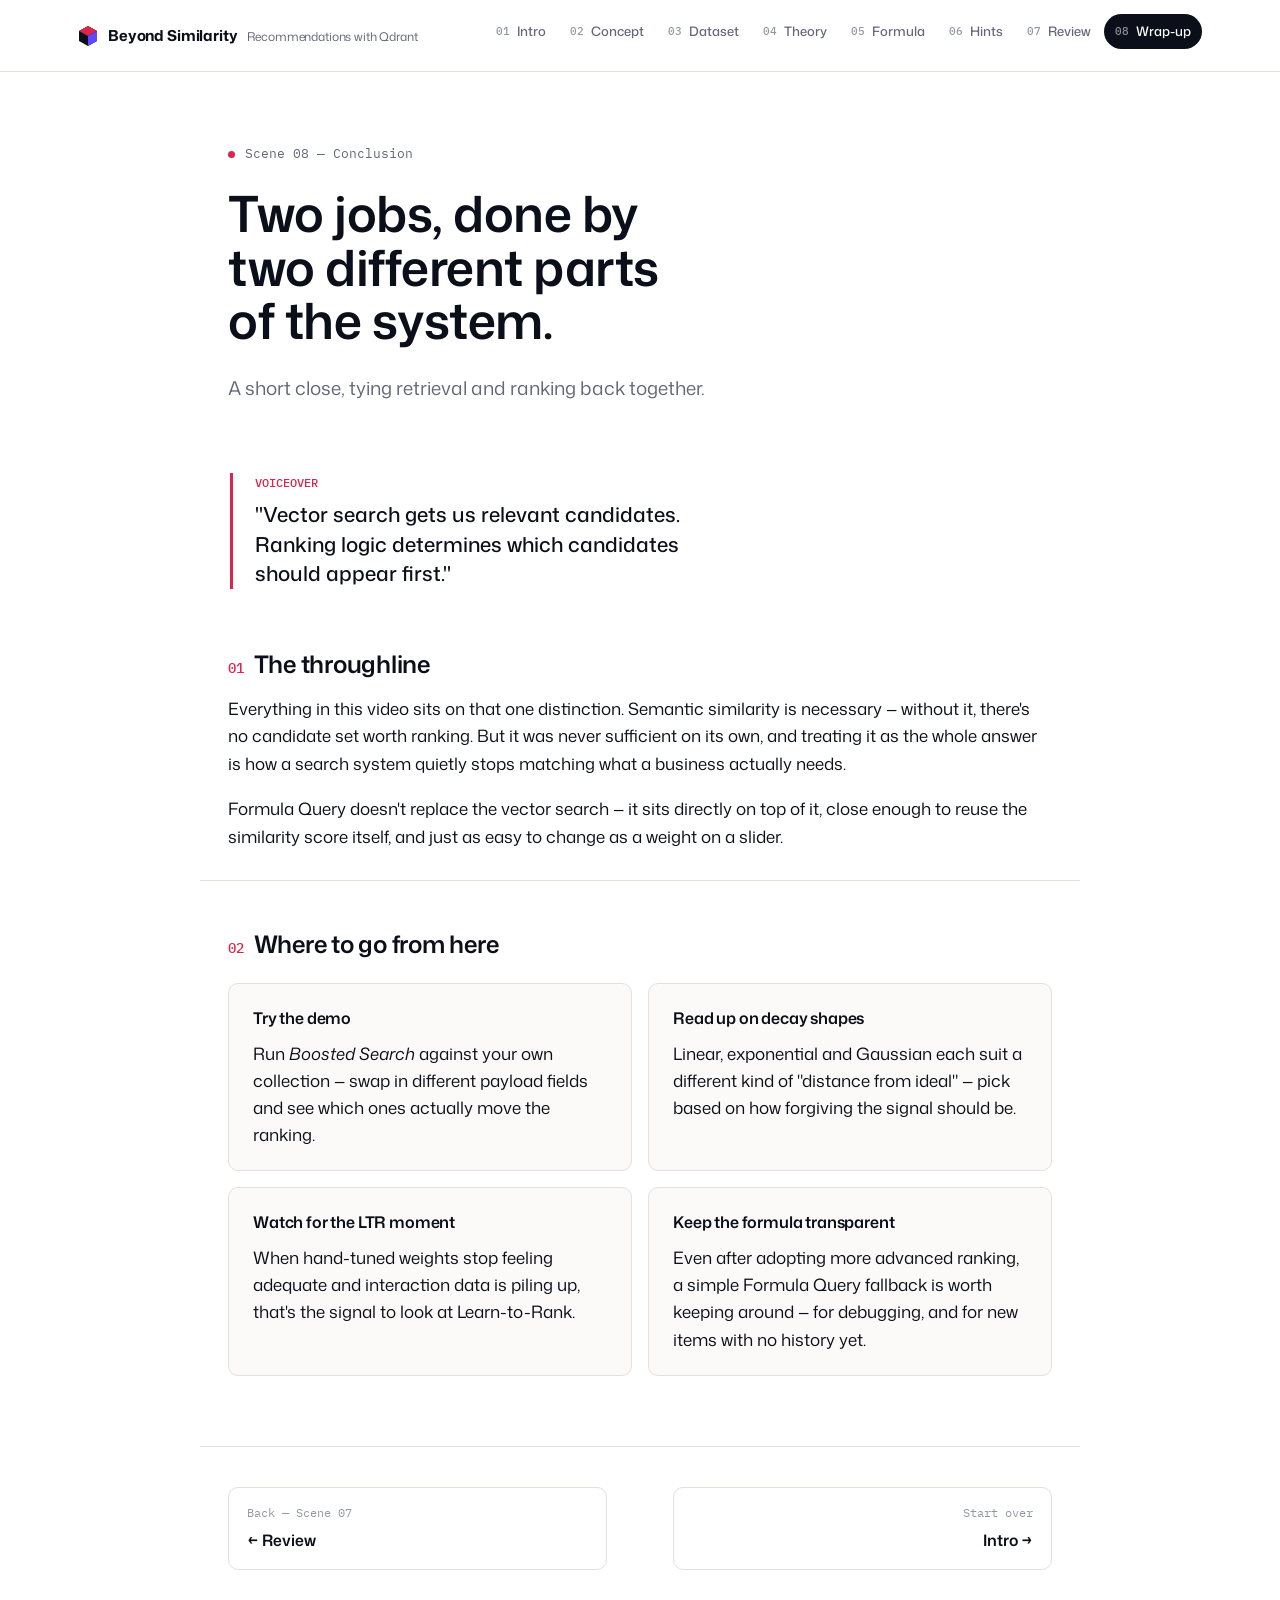
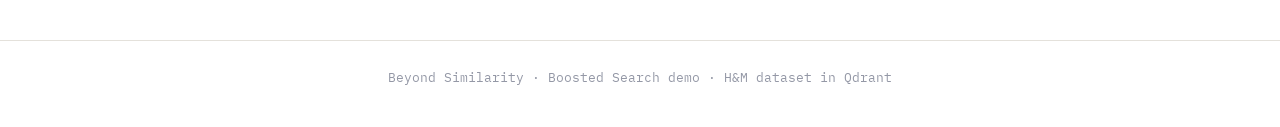
==== conclusion.html @ 1e5e4cd6 "initial commit" ====
<!doctype html>
<html lang="en">
<head>
<meta charset="utf-8">
<meta name="viewport" content="width=device-width, initial-scale=1">
<title>Wrap-up — Beyond Similarity</title>
<link rel="stylesheet" href="style.css">
</head>
<body>
<a class="skip-link" href="#main">Skip to content</a>

<header class="topnav">
  <div class="topnav-inner">
    <a class="brand" href="index.html">
      <svg class="brand-mark" viewBox="0 0 20 20" fill="none" xmlns="http://www.w3.org/2000/svg">
        <path d="M10 0L19 5V15L10 20L1 15V5L10 0Z" fill="#0B0F19"/>
        <path d="M10 0L19 5L10 10L1 5L10 0Z" fill="#DC244C"/>
        <path d="M10 10L19 5V15L10 20V10Z" fill="#6047FF"/>
      </svg>
      Beyond Similarity
      <small>Recommendations with Qdrant</small>
    </a>
    <nav aria-label="Scenes">
      <ul class="scenes">
        <li><a href="index.html"><span class="n">01</span>Intro</a></li>
        <li><a href="problem.html"><span class="n">02</span>Concept</a></li>
        <li><a href="dataset.html"><span class="n">03</span>Dataset</a></li>
        <li><a href="theory.html"><span class="n">04</span>Theory</a></li>
        <li><a href="pseudocode.html"><span class="n">05</span>Formula</a></li>
        <li><a href="hints.html"><span class="n">06</span>Hints</a></li>
        <li><a href="review.html"><span class="n">07</span>Review</a></li>
        <li><a href="conclusion.html" class="active"><span class="n">08</span>Wrap-up</a></li>
      </ul>
    </nav>
  </div>
</header>

<main id="main">

  <div class="scene-head">
    <div class="scene-tag"><span class="dot"></span>Scene 08 — Conclusion</div>
    <h1>Two jobs, done by two different parts of the system.</h1>
    <p class="scene-dek">A short close, tying retrieval and ranking back together.</p>
  </div>

  <div class="vo">
    <div class="vo-inner">
      <div class="vo-label">VOICEOVER</div>
      <p>"Vector search gets us relevant candidates. Ranking logic determines which candidates should appear first."</p>
    </div>
  </div>

  <section class="section">
    <h2><span class="idx">01</span>The throughline</h2>
    <p class="lede">Everything in this video sits on that one distinction. Semantic similarity is necessary — without it, there's no candidate set worth ranking. But it was never sufficient on its own, and treating it as the whole answer is how a search system quietly stops matching what a business actually needs.</p>
    <p>Formula Query doesn't replace the vector search — it sits directly on top of it, close enough to reuse the similarity score itself, and just as easy to change as a weight on a slider.</p>
  </section>

  <section class="section">
    <h2><span class="idx">02</span>Where to go from here</h2>
    <div class="card-grid">
      <div class="card">
        <h3>Try the demo</h3>
        <p>Run <em>Boosted Search</em> against your own collection — swap in different payload fields and see which ones actually move the ranking.</p>
      </div>
      <div class="card">
        <h3>Read up on decay shapes</h3>
        <p>Linear, exponential and Gaussian each suit a different kind of "distance from ideal" — pick based on how forgiving the signal should be.</p>
      </div>
      <div class="card">
        <h3>Watch for the LTR moment</h3>
        <p>When hand-tuned weights stop feeling adequate and interaction data is piling up, that's the signal to look at Learn-to-Rank.</p>
      </div>
      <div class="card">
        <h3>Keep the formula transparent</h3>
        <p>Even after adopting more advanced ranking, a simple Formula Query fallback is worth keeping around — for debugging, and for new items with no history yet.</p>
      </div>
    </div>
  </section>

</main>

<div class="pagenav">
  <a class="prev" href="review.html">
    <span class="lbl">Back — Scene 07</span>
    <span class="ttl">← Review</span>
  </a>
  <a class="next" href="index.html">
    <span class="lbl">Start over</span>
    <span class="ttl">Intro →</span>
  </a>
</div>

<footer class="sitefoot">Beyond Similarity · Boosted Search demo · H&amp;M dataset in Qdrant</footer>

</body>
</html>
---- style.css ----
/* =========================================================
   Beyond Similarity — design system
   Palette: Qdrant brand resources (qdrant.tech/brand-resources)
   Amaranth #DC244C · Neon Blue #6047FF · Ink #0B0F19 · White #FFFFFF
   ========================================================= */

@import url('https://fonts.googleapis.com/css2?family=Mona+Sans:opsz,wght@6..12,400;6..12,500;6..12,600;6..12,700;6..12,800&family=IBM+Plex+Mono:wght@400;500&display=swap');

:root{
  --amaranth: #DC244C;
  --amaranth-dim: #B01E3E;
  --neon: #6047FF;
  --neon-dim: #4C39CC;
  --ink: #0B0F19;
  --white: #FFFFFF;
  --paper: #FBFAF8;
  --line: #E4E1DB;
  --muted: #62677A;
  --muted-2: #9498A6;

  --font-display: "Mona Sans", system-ui, sans-serif;
  --font-mono: "IBM Plex Mono", ui-monospace, monospace;

  --max: 880px;
}

*{ box-sizing: border-box; }
html{ scroll-behavior: smooth; }

body{
  margin:0;
  background: var(--white);
  color: var(--ink);
  font-family: var(--font-display);
  font-weight: 400;
  font-size: 17px;
  line-height: 1.6;
  -webkit-font-smoothing: antialiased;
}

@media (prefers-reduced-motion: reduce){
  html{ scroll-behavior: auto; }
  *{ animation-duration: 0.001ms !important; transition-duration: 0.001ms !important; }
}

a{ color: inherit; }
img{ max-width: 100%; display:block; }

::selection{ background: var(--amaranth); color: var(--white); }

h1,h2,h3{
  font-family: var(--font-display);
  font-weight: 600;
  letter-spacing: -0.01em;
  margin: 0 0 0.5em 0;
}

p{ margin: 0 0 1.1em 0; }
p:last-child{ margin-bottom: 0; }

ul{ margin: 0 0 1.1em 0; padding-left: 1.2em; }
li{ margin-bottom: 0.5em; }
li:last-child{ margin-bottom: 0; }

code{
  font-family: var(--font-mono);
  font-size: 0.88em;
  background: var(--paper);
  border: 1px solid var(--line);
  border-radius: 4px;
  padding: 0.1em 0.4em;
}

/* ---------- Skip link ---------- */
.skip-link{
  position:absolute; left:-999px; top:0;
  background: var(--ink); color: var(--white); padding: 10px 16px; z-index: 999;
}
.skip-link:focus{ left: 12px; top: 12px; }

/* ---------- Top nav ---------- */
.topnav{
  position: sticky; top: 0; z-index: 50;
  background: rgba(255,255,255,0.92);
  backdrop-filter: blur(10px);
  border-bottom: 1px solid var(--line);
}
.topnav-inner{
  max-width: 1180px; margin: 0 auto;
  display:flex; align-items:center; justify-content:space-between;
  padding: 14px 28px;
  gap: 20px;
}
.brand{
  display:flex; align-items:center; gap:10px;
  font-weight: 700; font-size: 15px; letter-spacing: -0.01em;
  text-decoration:none; white-space:nowrap;
}
.brand-mark{ width:20px; height:20px; flex-shrink:0; }
.brand small{
  display:block; font-weight:400; color: var(--muted); font-size: 12px; margin-top:1px;
}

.scenes{
  display:flex; gap: 2px; list-style:none; margin:0; padding:0;
  overflow-x:auto; scrollbar-width:none;
}
.scenes::-webkit-scrollbar{ display:none; }
.scenes a{
  display:flex; align-items:center; gap:7px;
  text-decoration:none; color: var(--muted);
  font-size: 13px; font-weight:500;
  padding: 7px 11px; border-radius: 999px;
  white-space:nowrap;
  transition: color .15s ease, background .15s ease;
}
.scenes a:hover{ color: var(--ink); background: var(--paper); }
.scenes a .n{
  font-family: var(--font-mono); font-size: 11px; color: var(--muted-2);
}
.scenes a.active{ color: var(--white); background: var(--ink); }
.scenes a.active .n{ color: rgba(255,255,255,0.55); }

/* ---------- Hero / scene header ---------- */
.scene-head{
  max-width: var(--max); margin: 0 auto;
  padding: 72px 28px 36px;
}
.scene-tag{
  display:flex; align-items:center; gap: 10px;
  font-family: var(--font-mono);
  font-size: 13px; color: var(--muted);
  margin-bottom: 22px;
}
.scene-tag .dot{
  width:7px; height:7px; border-radius:50%;
  background: var(--amaranth);
}
.scene-head h1{
  font-size: clamp(2.1rem, 4.4vw, 3.1rem);
  line-height: 1.08;
  max-width: 15ch;
}
.scene-dek{
  font-size: 1.18rem; color: var(--muted);
  max-width: 46ch; margin-top: 18px;
}

/* ---------- Sections ---------- */
main{ display:block; }
.section{
  max-width: var(--max); margin: 0 auto;
  padding: 30px 28px;
}
.section + .section{ border-top: 1px solid var(--line); padding-top: 44px; }
.section h2{
  font-size: 1.5rem;
  display:flex; align-items:baseline; gap: 10px;
}
.section h2 .idx{
  font-family: var(--font-mono); font-weight: 500;
  font-size: 0.9rem; color: var(--amaranth);
}
.section h3{ font-size: 1.05rem; margin-top: 1.4em; }
.lede{ font-size: 1.06rem; color: var(--ink); }

.cols{
  display:grid; grid-template-columns: 1fr 1fr; gap: 40px;
}
@media (max-width: 760px){ .cols{ grid-template-columns: 1fr; } }

/* ---------- VO quote (video-script voiceover line) ---------- */
.vo{
  position: relative;
  max-width: var(--max); margin: 8px auto 0;
  padding: 26px 28px 26px 30px;
}
.vo-inner{
  border-left: 3px solid var(--amaranth);
  padding-left: 22px;
}
.vo-label{
  font-family: var(--font-mono); font-size: 12px; color: var(--amaranth);
  text-transform: none; margin-bottom: 8px;
  font-weight: 500;
}
.vo p{
  font-size: 1.28rem; line-height: 1.45;
  font-weight: 500;
  color: var(--ink);
  max-width: 34ch;
}

/* ---------- Cards / lists ---------- */
.card{
  border: 1px solid var(--line); border-radius: 10px;
  padding: 22px 24px; background: var(--paper);
}
.card h3{ margin-top:0; font-size:1rem; }
.card-grid{
  display:grid; grid-template-columns: repeat(2,1fr); gap: 16px;
  margin: 20px 0;
}
@media (max-width: 640px){ .card-grid{ grid-template-columns: 1fr; } }

.tag-row{ display:flex; flex-wrap:wrap; gap: 8px; margin: 18px 0; }
.tag{
  font-family: var(--font-mono); font-size: 12.5px;
  border: 1px solid var(--line); border-radius: 999px;
  padding: 5px 12px; color: var(--muted);
}
.tag.vector{ border-color: rgba(96,71,255,.35); color: var(--neon); background: rgba(96,71,255,.06); }
.tag.payload{ border-color: rgba(220,36,76,.35); color: var(--amaranth); background: rgba(220,36,76,.06); }

/* ---------- Code / pseudocode ---------- */
.code-block{
  background: var(--ink); color: #EDEEF3;
  border-radius: 10px; padding: 20px 22px;
  font-family: var(--font-mono); font-size: 13.5px; line-height: 1.7;
  overflow-x: auto; margin: 18px 0;
}
.code-block .c1{ color: var(--muted-2); }
.code-block .kw{ color: #8FA2FF; }
.code-block .fn{ color: #FF7FA0; }
.code-block .str{ color: #9EE6A0; }

/* ---------- Formula pill row ---------- */
.formula{
  display:flex; flex-wrap:wrap; align-items:center; gap: 10px;
  font-family: var(--font-mono); font-size: 15px;
  margin: 22px 0; padding: 18px 20px;
  border: 1px solid var(--line); border-radius: 10px;
}
.formula .term{
  padding: 5px 11px; border-radius: 6px;
  background: var(--paper); border: 1px solid var(--line);
}
.formula .term.sim{ color: var(--neon); border-color: rgba(96,71,255,.3); }
.formula .term.pop,
.formula .term.rec{ color: var(--amaranth); border-color: rgba(220,36,76,.3); }
.formula .op{ color: var(--muted-2); }

/* ---------- Diagram (retrieval -> ranking flow) ---------- */
.flow{
  display:flex; align-items:stretch; gap: 0;
  margin: 26px 0; overflow-x:auto;
}
.flow-step{
  flex: 1 1 0; min-width: 150px;
  border: 1px solid var(--line); border-radius: 10px;
  padding: 18px 16px; position:relative;
  background: var(--white);
}
.flow-step + .flow-step{ margin-left: 26px; }
.flow-step + .flow-step::before{
  content:"→";
  position:absolute; left:-24px; top:50%; transform: translateY(-50%);
  color: var(--muted-2); font-size: 18px;
}
.flow-step .k{
  font-family: var(--font-mono); font-size: 11px; color: var(--muted-2);
  display:block; margin-bottom:6px;
}
.flow-step strong{ display:block; font-size: 0.95rem; margin-bottom:4px; }
.flow-step span.d{ font-size: 0.87rem; color: var(--muted); }
.flow-step.accent-v{ border-top: 3px solid var(--neon); }
.flow-step.accent-p{ border-top: 3px solid var(--amaranth); }
.flow-step.accent-k{ border-top: 3px solid var(--ink); }

@media (max-width: 700px){
  .flow{ flex-direction:column; }
  .flow-step + .flow-step{ margin-left:0; margin-top: 26px; }
  .flow-step + .flow-step::before{ content:"↓"; left:50%; top:-22px; transform: translateX(-50%); }
}

/* ---------- Screenshot frame ---------- */
.shot{
  border: 1px solid var(--line); border-radius: 12px;
  overflow: hidden; background: var(--paper);
  margin: 22px 0;
}
.shot img{ width:100%; }
.shot figcaption{
  font-size: 13px; color: var(--muted);
  padding: 12px 18px; border-top: 1px solid var(--line);
  font-family: var(--font-mono);
}
figure{ margin:0; }

/* ---------- Placeholder image ---------- */
.placeholder{
  border: 1px dashed var(--muted-2); border-radius: 12px;
  min-height: 220px;
  display:flex; flex-direction:column; align-items:center; justify-content:center;
  gap: 8px;
  color: var(--muted); background: var(--paper);
  margin: 22px 0; text-align:center; padding: 24px;
}
.placeholder .ph-icon{ width:34px; height:34px; opacity:.55; }
.placeholder span{ font-family: var(--font-mono); font-size: 12.5px; }

/* ---------- Weight slider demo (interactive) ---------- */
.demo{
  border: 1px solid var(--line); border-radius: 12px;
  padding: 26px 26px 22px; margin: 22px 0;
  background: var(--white);
}
.demo-head{ display:flex; justify-content:space-between; align-items:baseline; gap:12px; flex-wrap:wrap; }
.demo-head h3{ margin:0; }
.demo-item{ font-family: var(--font-mono); font-size: 12.5px; color: var(--muted); }
.slider-row{ margin-top: 18px; }
.slider-row label{
  display:flex; justify-content:space-between;
  font-size: 13.5px; margin-bottom: 6px;
}
.slider-row .val{ font-family: var(--font-mono); color: var(--ink); }
input[type=range]{
  width: 100%; -webkit-appearance:none; appearance:none;
  height: 4px; border-radius: 2px; background: var(--line); outline:none;
}
input[type=range]::-webkit-slider-thumb{
  -webkit-appearance:none; width:16px; height:16px; border-radius:50%;
  background: var(--ink); cursor:pointer; border: 2px solid var(--white); box-shadow: 0 0 0 1px var(--line);
}
input[type=range]#w-pop::-webkit-slider-thumb{ background: var(--amaranth); }
input[type=range]#w-rec::-webkit-slider-thumb{ background: var(--neon); }
.stackbar{
  display:flex; height: 34px; border-radius: 7px; overflow:hidden;
  margin-top: 22px; border: 1px solid var(--line);
}
.stackbar div{ transition: width .12s ease; }
.seg-sim{ background: var(--neon-dim); }
.seg-pop{ background: var(--amaranth); }
.seg-rec{ background: #FF8AA6; }
.stack-legend{ display:flex; gap:18px; margin-top: 12px; flex-wrap:wrap; }
.stack-legend span{ display:flex; align-items:center; gap:7px; font-size: 12.5px; color: var(--muted); }
.stack-legend i{ width:9px; height:9px; border-radius:2px; display:inline-block; }
.total-score{ margin-top: 14px; font-family: var(--font-mono); font-size: 14px; }
.total-score b{ color: var(--ink); }

/* ---------- Compare table (formula query vs LTR) ---------- */
table.compare{
  width:100%; border-collapse: collapse; margin: 18px 0;
  font-size: 0.95rem;
}
table.compare th, table.compare td{
  text-align:left; padding: 12px 14px; border-bottom: 1px solid var(--line);
  vertical-align: top;
}
table.compare th{ font-weight:600; font-size: 0.85rem; color: var(--muted); }
table.compare td:first-child, table.compare th:first-child{ padding-left:0; width: 30%; }

/* ---------- Prev/next footer nav ---------- */
.pagenav{
  max-width: var(--max); margin: 20px auto 0;
  padding: 40px 28px 70px;
  border-top: 1px solid var(--line);
  display:flex; justify-content:space-between; gap: 20px;
}
.pagenav a{
  text-decoration:none; flex:1; max-width: 46%;
  display:flex; flex-direction:column; gap:6px;
  padding: 16px 18px; border: 1px solid var(--line); border-radius: 10px;
  transition: border-color .15s ease, transform .15s ease;
}
.pagenav a:hover{ border-color: var(--ink); }
.pagenav a.next{ text-align:right; align-items:flex-end; margin-left:auto; }
.pagenav .lbl{ font-family: var(--font-mono); font-size: 11.5px; color: var(--muted-2); }
.pagenav .ttl{ font-weight:600; font-size: 0.98rem; }
.pagenav .stub{ visibility:hidden; }

/* ---------- Site footer ---------- */
.sitefoot{
  border-top: 1px solid var(--line);
  padding: 26px 28px 40px;
  text-align:center;
  font-size: 12.5px; color: var(--muted-2);
  font-family: var(--font-mono);
}

/* ---------- Facet accent (brandmark-inspired geometric motif) ---------- */
.facet{
  position:absolute; pointer-events:none; z-index:-1;
}
.scene-head{ position:relative; overflow:hidden; }
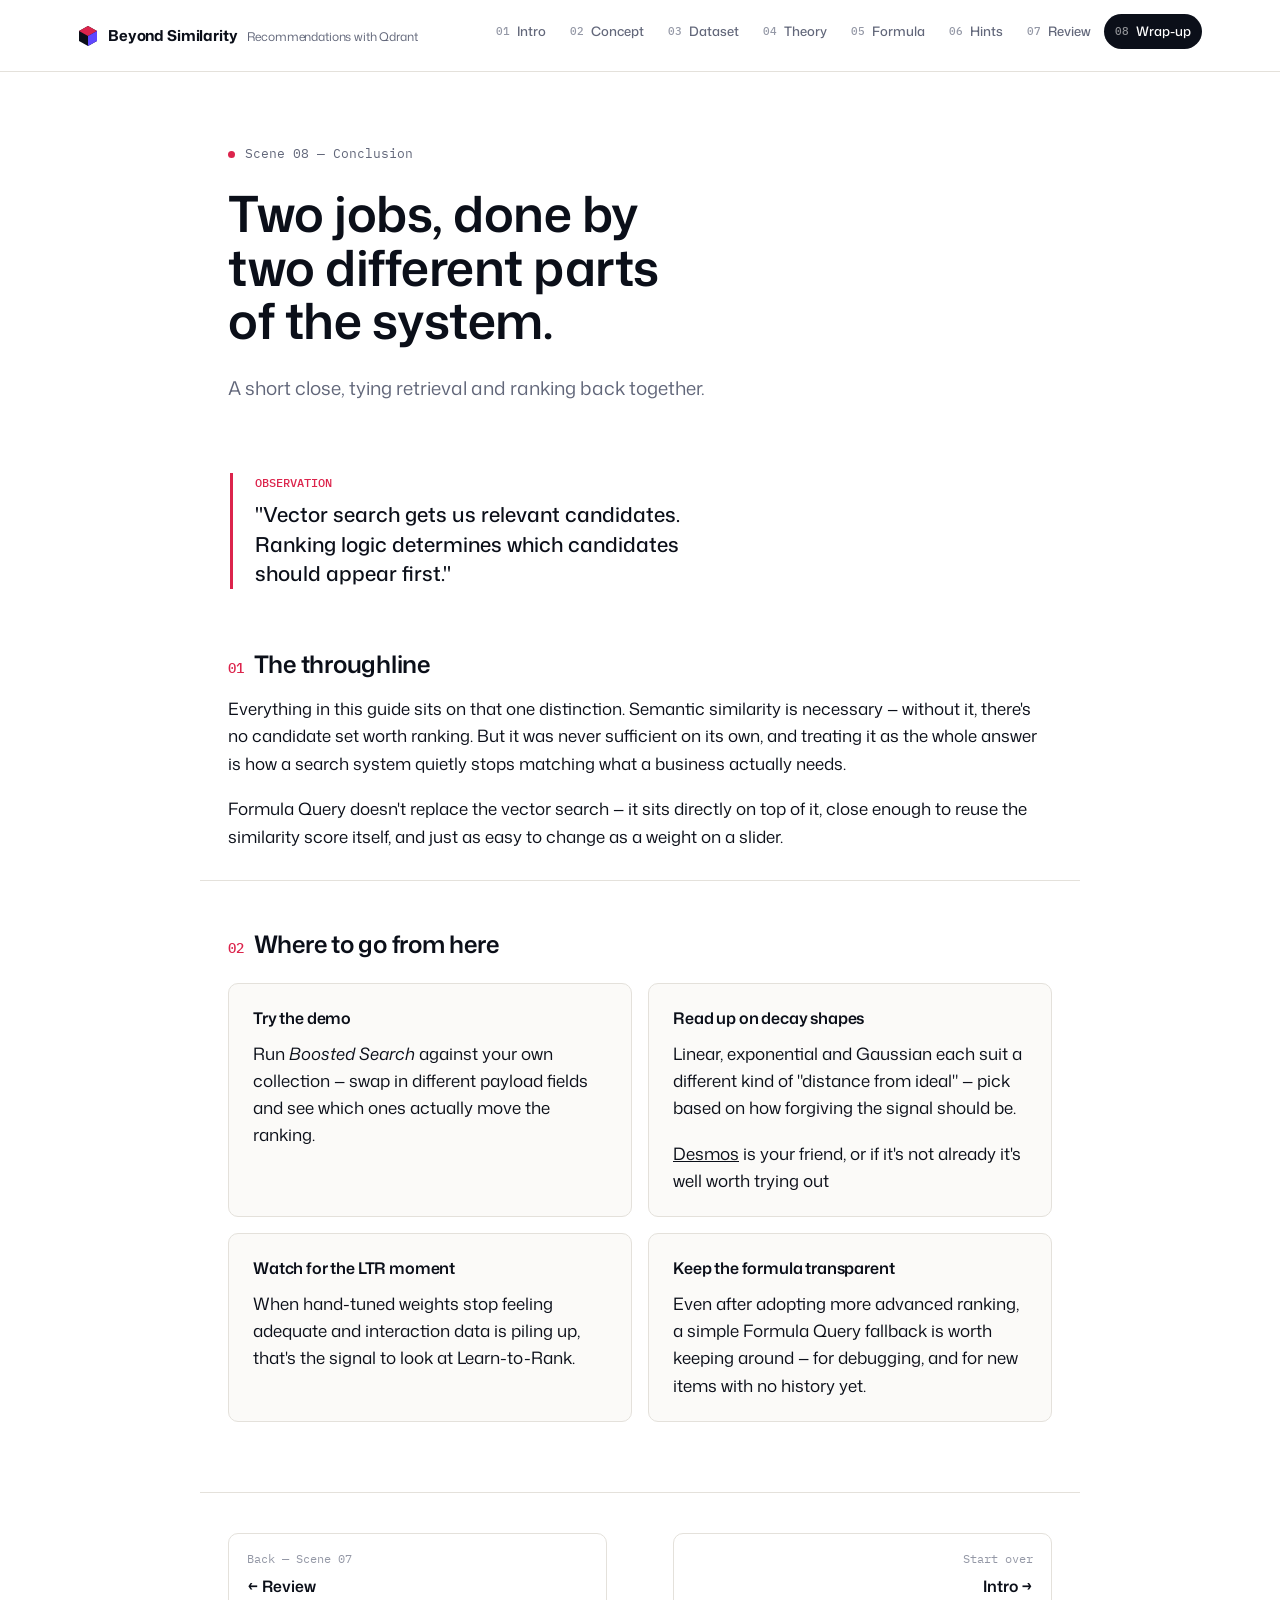
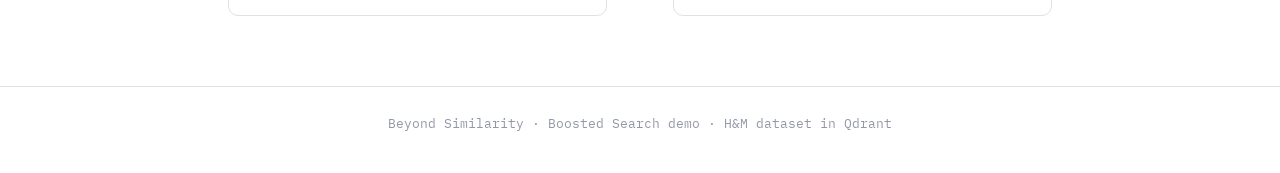
==== commit b22baa5e: "Update text" ====
--- a/conclusion.html
+++ b/conclusion.html
@@ -45,14 +45,14 @@
 
   <div class="vo">
     <div class="vo-inner">
-      <div class="vo-label">VOICEOVER</div>
+      <div class="vo-label">OBSERVATION</div>
       <p>"Vector search gets us relevant candidates. Ranking logic determines which candidates should appear first."</p>
     </div>
   </div>
 
   <section class="section">
     <h2><span class="idx">01</span>The throughline</h2>
-    <p class="lede">Everything in this video sits on that one distinction. Semantic similarity is necessary — without it, there's no candidate set worth ranking. But it was never sufficient on its own, and treating it as the whole answer is how a search system quietly stops matching what a business actually needs.</p>
+    <p class="lede">Everything in this guide sits on that one distinction. Semantic similarity is necessary — without it, there's no candidate set worth ranking. But it was never sufficient on its own, and treating it as the whole answer is how a search system quietly stops matching what a business actually needs.</p>
     <p>Formula Query doesn't replace the vector search — it sits directly on top of it, close enough to reuse the similarity score itself, and just as easy to change as a weight on a slider.</p>
   </section>
 
@@ -63,10 +63,16 @@
         <h3>Try the demo</h3>
         <p>Run <em>Boosted Search</em> against your own collection — swap in different payload fields and see which ones actually move the ranking.</p>
       </div>
-      <div class="card">
-        <h3>Read up on decay shapes</h3>
-        <p>Linear, exponential and Gaussian each suit a different kind of "distance from ideal" — pick based on how forgiving the signal should be.</p>
-      </div>
+<div class="card">
+
+  <h3>Read up on decay shapes</h3>
+
+  <p>Linear, exponential and Gaussian each suit a different kind of "distance from ideal" — pick based on how forgiving the signal should be.</p>
+
+  <p><a href="https://www.desmos.com/calculator" target="_blank" rel="noopener noreferrer">Desmos</a> is your friend, or if it's not already it's well worth trying out</p>
+
+</div>
+
       <div class="card">
         <h3>Watch for the LTR moment</h3>
         <p>When hand-tuned weights stop feeling adequate and interaction data is piling up, that's the signal to look at Learn-to-Rank.</p>
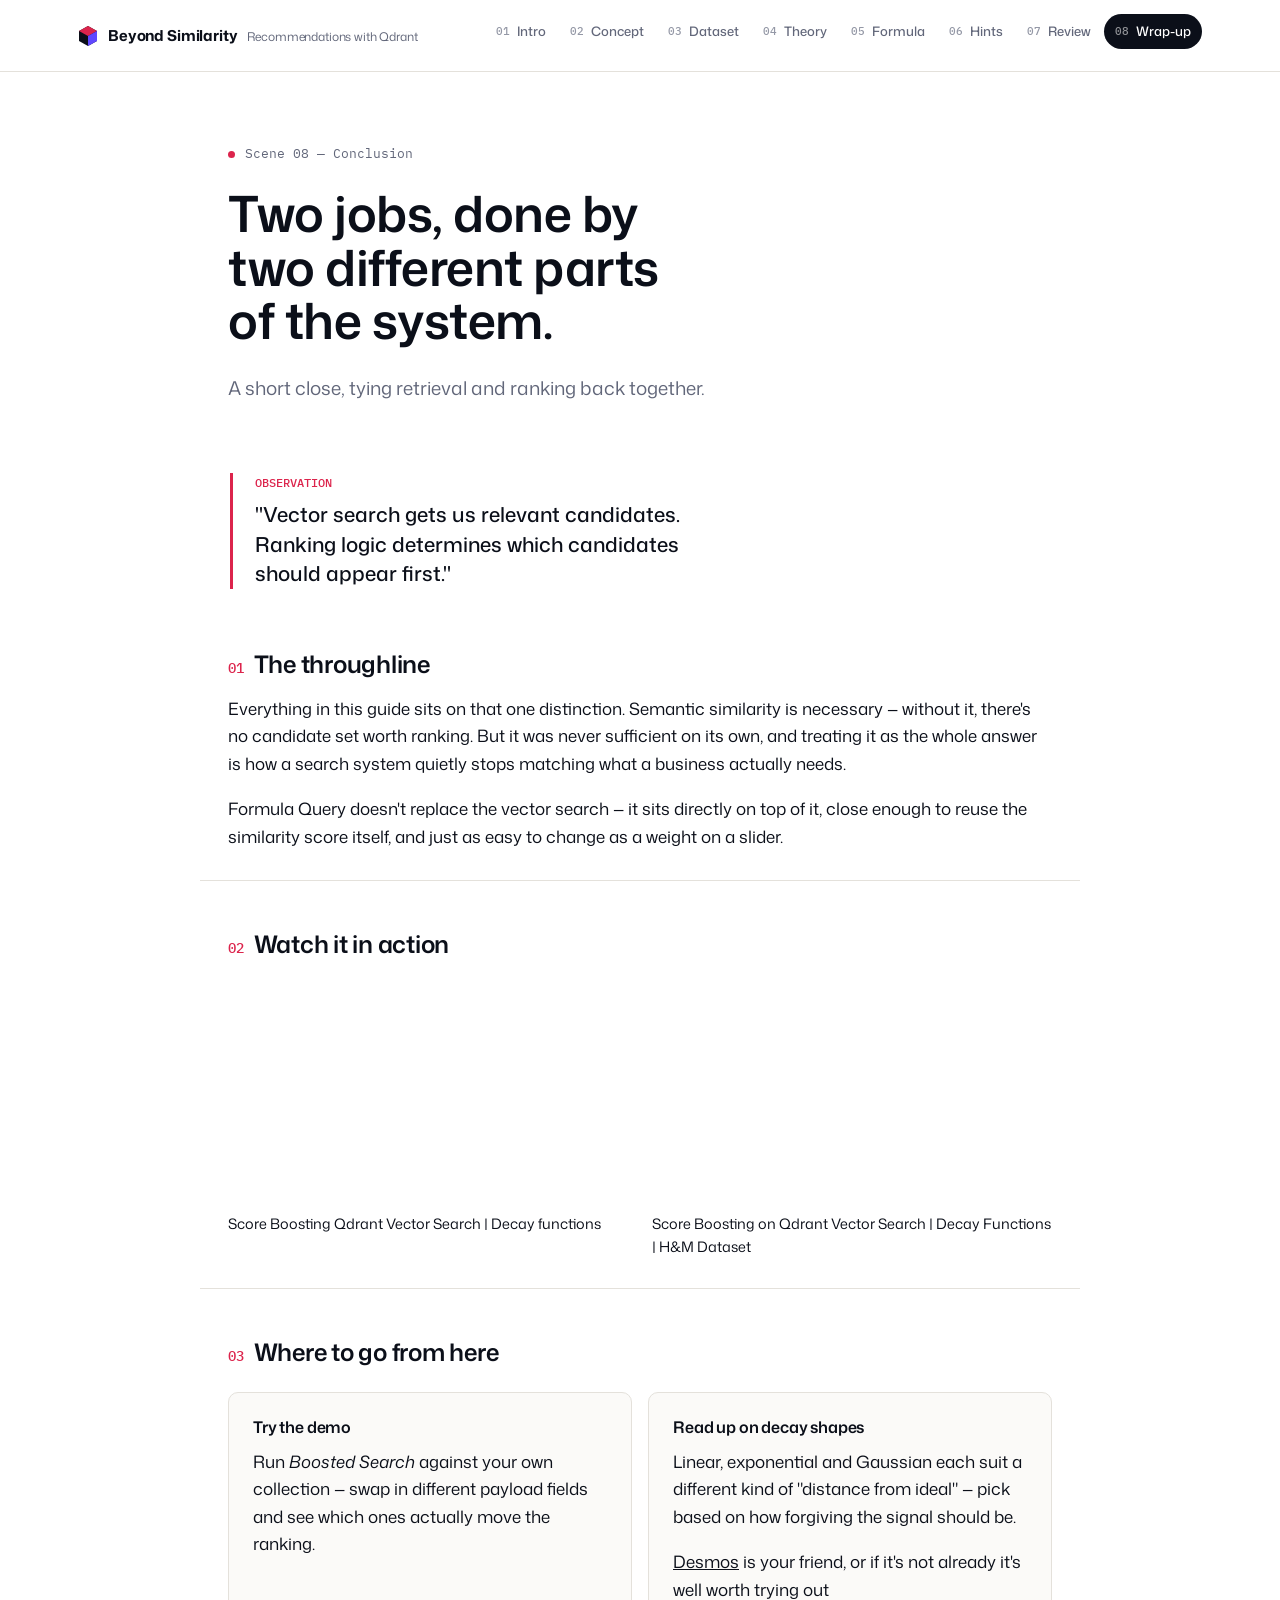
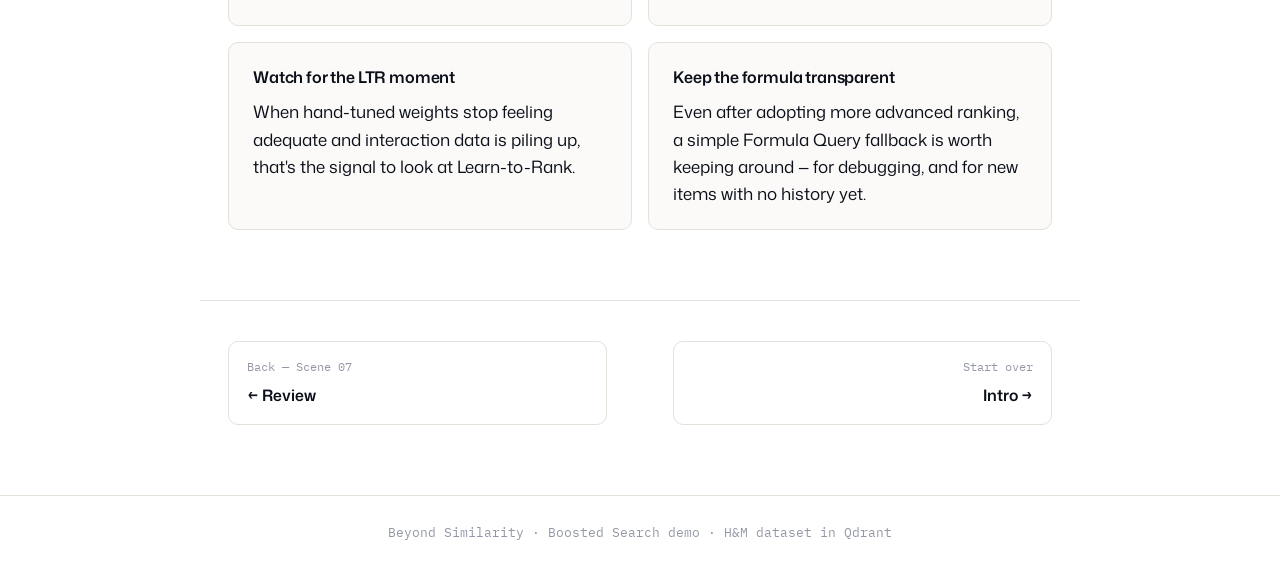
==== commit 9f24fc64: "insert links to youtube videos" ====
--- a/conclusion.html
+++ b/conclusion.html
@@ -5,6 +5,33 @@
 <meta name="viewport" content="width=device-width, initial-scale=1">
 <title>Wrap-up — Beyond Similarity</title>
 <link rel="stylesheet" href="style.css">
+<style>
+  .video-grid {
+    display: grid;
+    grid-template-columns: repeat(auto-fit, minmax(320px, 1fr));
+    gap: 1.5rem;
+    margin-top: 1rem;
+  }
+  .video-card figcaption {
+    margin-top: 0.5rem;
+    font-size: 0.9rem;
+  }
+  .video-embed {
+    position: relative;
+    width: 100%;
+    padding-top: 56.25%; /* 16:9 */
+    border-radius: 8px;
+    overflow: hidden;
+  }
+  .video-embed iframe {
+    position: absolute;
+    top: 0;
+    left: 0;
+    width: 100%;
+    height: 100%;
+    border: 0;
+  }
+</style>
 </head>
 <body>
 <a class="skip-link" href="#main">Skip to content</a>
@@ -57,7 +84,25 @@
   </section>
 
   <section class="section">
-    <h2><span class="idx">02</span>Where to go from here</h2>
+    <h2><span class="idx">02</span>Watch it in action</h2>
+    <div class="video-grid">
+      <figure class="video-card">
+        <div class="video-embed">
+          <iframe src="https://www.youtube.com/embed/VseydDqiZlY" title="Score Boosting Qdrant Vector Search | Decay functions" allow="accelerometer; autoplay; clipboard-write; encrypted-media; gyroscope; picture-in-picture; web-share" allowfullscreen loading="lazy"></iframe>
+        </div>
+        <figcaption>Score Boosting Qdrant Vector Search | Decay functions</figcaption>
+      </figure>
+      <figure class="video-card">
+        <div class="video-embed">
+          <iframe src="https://www.youtube.com/embed/1rKVSrw76Bw" title="Score Boosting on Qdrant Vector Search | Decay Functions | H&amp;M Dataset" allow="accelerometer; autoplay; clipboard-write; encrypted-media; gyroscope; picture-in-picture; web-share" allowfullscreen loading="lazy"></iframe>
+        </div>
+        <figcaption>Score Boosting on Qdrant Vector Search | Decay Functions | H&amp;M Dataset</figcaption>
+      </figure>
+    </div>
+  </section>
+
+  <section class="section">
+    <h2><span class="idx">03</span>Where to go from here</h2>
     <div class="card-grid">
       <div class="card">
         <h3>Try the demo</h3>
@@ -100,4 +145,4 @@
 <footer class="sitefoot">Beyond Similarity · Boosted Search demo · H&amp;M dataset in Qdrant</footer>
 
 </body>
-</html>
+</html>
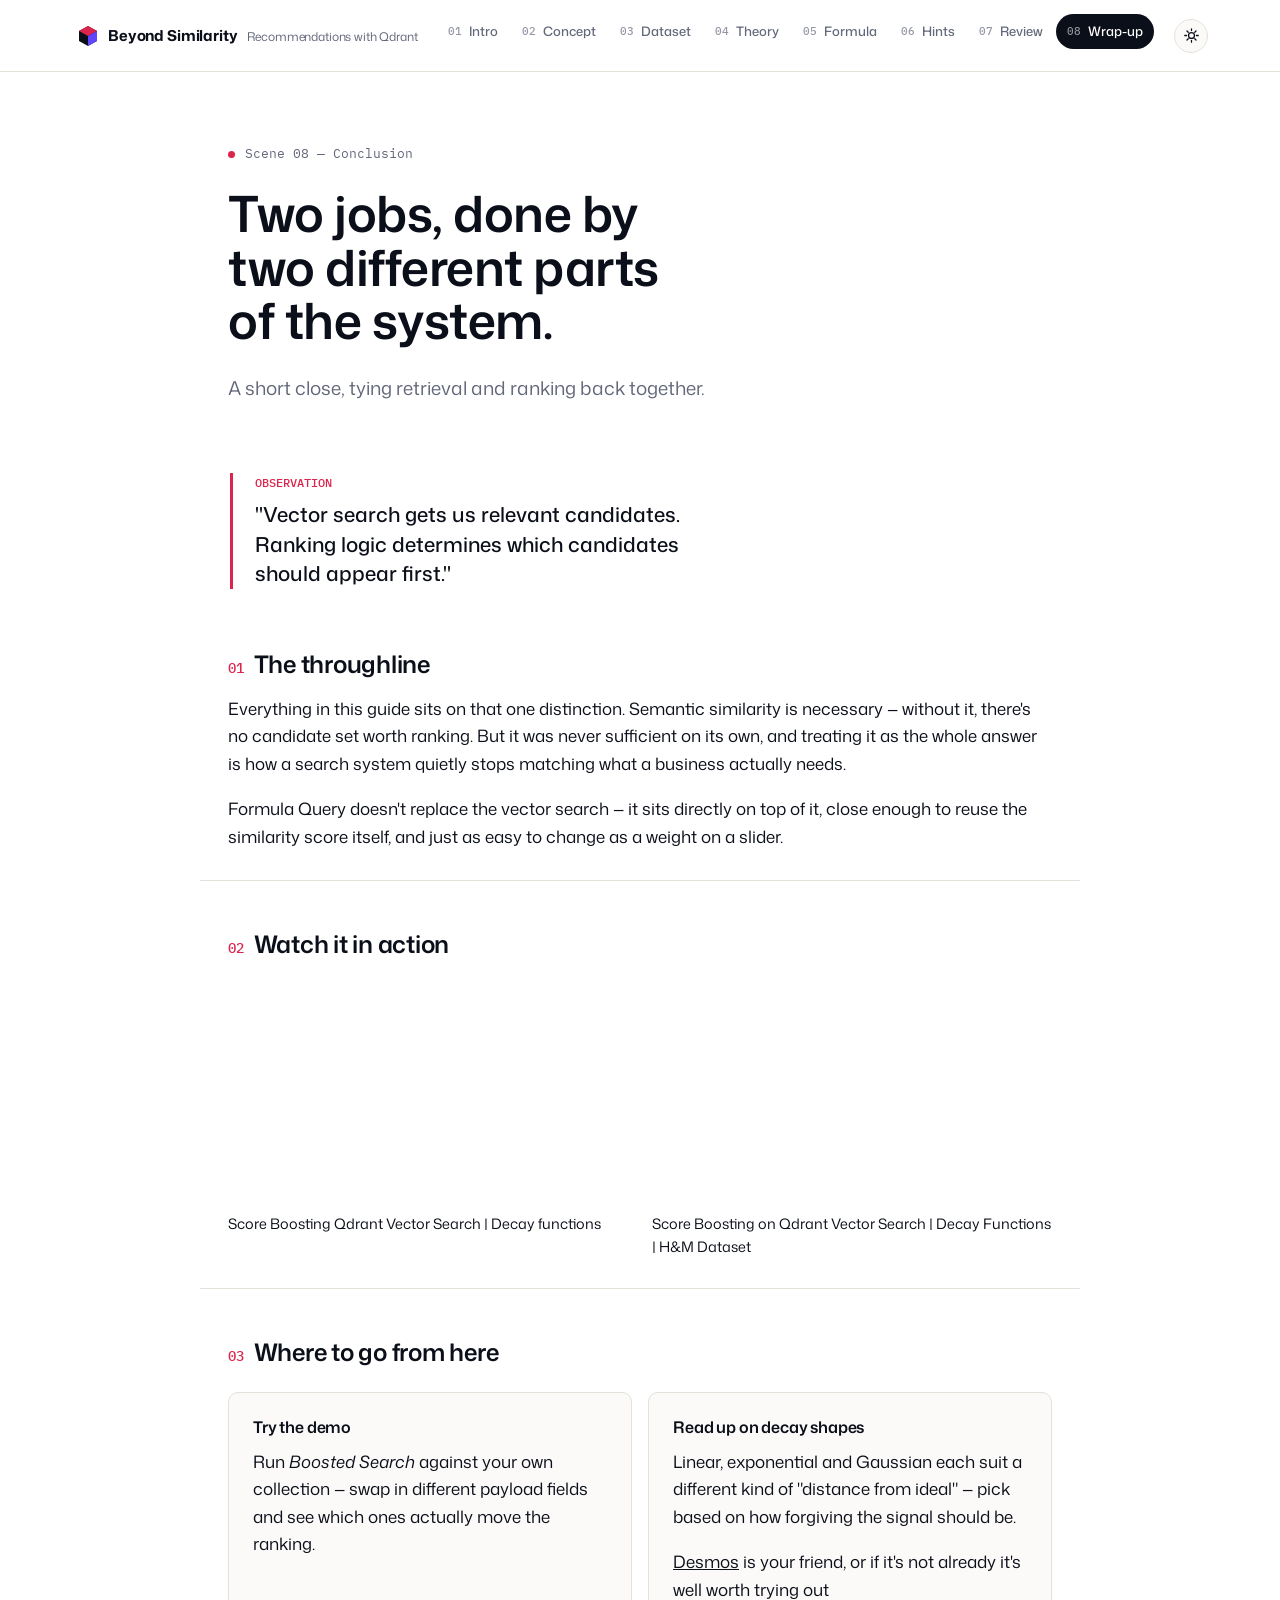
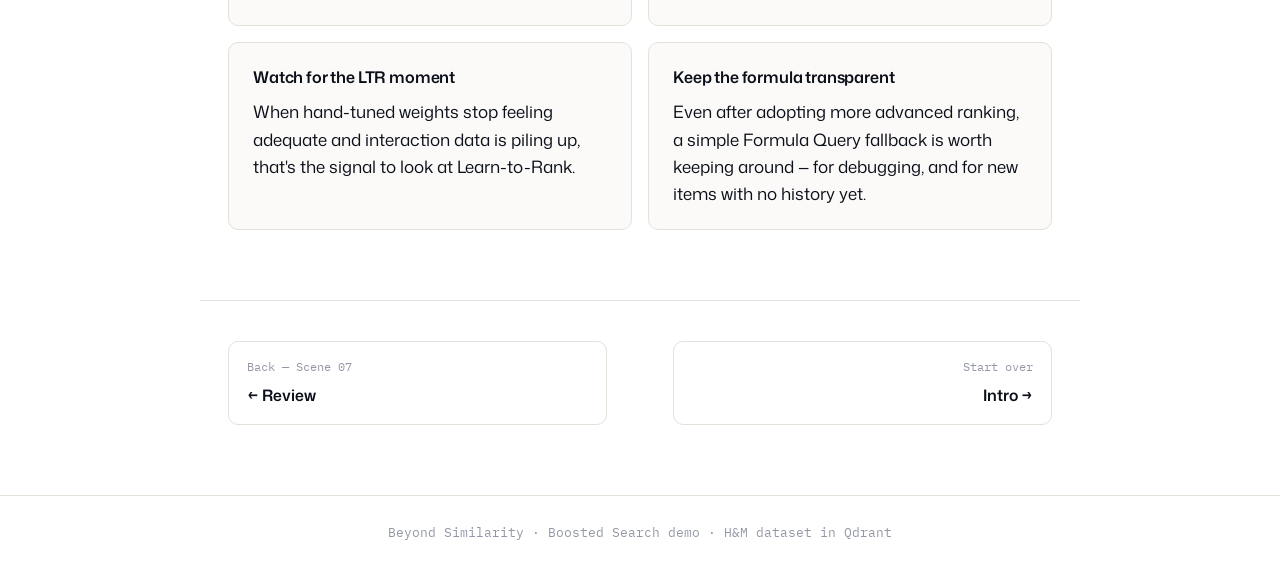
==== commit fb109317: "add dark mode" ====
--- a/conclusion.html
+++ b/conclusion.html
@@ -2,6 +2,13 @@
 <html lang="en">
 <head>
 <meta charset="utf-8">
+<script>
+(function(){
+  var t = localStorage.getItem('theme');
+  if(!t){ t = window.matchMedia('(prefers-color-scheme: dark)').matches ? 'dark' : 'light'; }
+  document.documentElement.setAttribute('data-theme', t);
+})();
+</script>
 <meta name="viewport" content="width=device-width, initial-scale=1">
 <title>Wrap-up — Beyond Similarity</title>
 <link rel="stylesheet" href="style.css">
@@ -59,6 +66,15 @@
         <li><a href="conclusion.html" class="active"><span class="n">08</span>Wrap-up</a></li>
       </ul>
     </nav>
+    <button id="theme-toggle" class="theme-toggle" type="button" aria-label="Toggle dark mode" aria-pressed="false">
+      <svg class="icon-sun" viewBox="0 0 24 24" fill="none" xmlns="http://www.w3.org/2000/svg" aria-hidden="true">
+        <circle cx="12" cy="12" r="4.2" stroke="currentColor" stroke-width="1.8"/>
+        <path d="M12 2.5V5M12 19V21.5M21.5 12H19M5 12H2.5M18.4 5.6L16.6 7.4M7.4 16.6L5.6 18.4M18.4 18.4L16.6 16.6M7.4 7.4L5.6 5.6" stroke="currentColor" stroke-width="1.8" stroke-linecap="round"/>
+      </svg>
+      <svg class="icon-moon" viewBox="0 0 24 24" fill="none" xmlns="http://www.w3.org/2000/svg" aria-hidden="true">
+        <path d="M20.5 14.5A8.5 8.5 0 1 1 9.5 3.2a7 7 0 0 0 11 11.3Z" stroke="currentColor" stroke-width="1.8" stroke-linejoin="round"/>
+      </svg>
+    </button>
   </div>
 </header>
 
@@ -144,5 +160,6 @@
 
 <footer class="sitefoot">Beyond Similarity · Boosted Search demo · H&amp;M dataset in Qdrant</footer>
 
+<script src="theme-toggle.js"></script>
 </body>
 </html>
--- a/style.css
+++ b/style.css
@@ -22,6 +22,42 @@
   --font-mono: "IBM Plex Mono", ui-monospace, monospace;
 
   --max: 880px;
+
+  /* fixed = always dark / always white, regardless of theme.
+     Used for decorative chips (code blocks, active nav pill,
+     skip link) that are designed to read as "ink" in either mode. */
+  --ink-fixed: #0B0F19;
+  --white-fixed: #FFFFFF;
+  --nav-bg: rgba(255,255,255,0.92);
+
+  color-scheme: light;
+}
+
+/* ---------- Dark theme ---------- */
+html[data-theme="dark"]{
+  --amaranth: #FF4A70;
+  --amaranth-dim: #D63A5C;
+  --neon: #8577FF;
+  --neon-dim: #6D5CF0;
+  --ink: #ECEBE6;
+  --white: #0B0F19;
+  --paper: #131826;
+  --line: #262B3D;
+  --muted: #A7ACBE;
+  --muted-2: #6E7387;
+  --nav-bg: rgba(11,15,25,0.85);
+
+  color-scheme: dark;
+}
+
+html[data-theme="dark"] .topnav{
+  background: var(--nav-bg);
+}
+html[data-theme="dark"] .brand-mark path[fill="#0B0F19"]{
+  fill: var(--ink);
+}
+html[data-theme="dark"] .code-block{
+  border: 1px solid var(--line);
 }
 
 *{ box-sizing: border-box; }
@@ -36,6 +72,7 @@
   font-size: 17px;
   line-height: 1.6;
   -webkit-font-smoothing: antialiased;
+  transition: background .2s ease, color .2s ease;
 }
 
 @media (prefers-reduced-motion: reduce){
@@ -74,16 +111,17 @@
 /* ---------- Skip link ---------- */
 .skip-link{
   position:absolute; left:-999px; top:0;
-  background: var(--ink); color: var(--white); padding: 10px 16px; z-index: 999;
+  background: var(--ink-fixed); color: var(--white-fixed); padding: 10px 16px; z-index: 999;
 }
 .skip-link:focus{ left: 12px; top: 12px; }
 
 /* ---------- Top nav ---------- */
 .topnav{
   position: sticky; top: 0; z-index: 50;
-  background: rgba(255,255,255,0.92);
+  background: var(--nav-bg);
   backdrop-filter: blur(10px);
   border-bottom: 1px solid var(--line);
+  transition: background .2s ease, border-color .2s ease;
 }
 .topnav-inner{
   max-width: 1180px; margin: 0 auto;
@@ -118,7 +156,7 @@
 .scenes a .n{
   font-family: var(--font-mono); font-size: 11px; color: var(--muted-2);
 }
-.scenes a.active{ color: var(--white); background: var(--ink); }
+.scenes a.active{ color: var(--white-fixed); background: var(--ink-fixed); }
 .scenes a.active .n{ color: rgba(255,255,255,0.55); }
 
 /* ---------- Hero / scene header ---------- */
@@ -214,7 +252,7 @@
 
 /* ---------- Code / pseudocode ---------- */
 .code-block{
-  background: var(--ink); color: #EDEEF3;
+  background: var(--ink-fixed); color: #EDEEF3;
   border-radius: 10px; padding: 20px 22px;
   font-family: var(--font-mono); font-size: 13.5px; line-height: 1.7;
   overflow-x: auto; margin: 18px 0;
@@ -265,7 +303,7 @@
 .flow-step span.d{ font-size: 0.87rem; color: var(--muted); }
 .flow-step.accent-v{ border-top: 3px solid var(--neon); }
 .flow-step.accent-p{ border-top: 3px solid var(--amaranth); }
-.flow-step.accent-k{ border-top: 3px solid var(--ink); }
+.flow-step.accent-k{ border-top: 3px solid var(--ink-fixed); }
 
 @media (max-width: 700px){
   .flow{ flex-direction:column; }
@@ -383,3 +421,19 @@
   position:absolute; pointer-events:none; z-index:-1;
 }
 .scene-head{ position:relative; overflow:hidden; }
+
+/* ---------- Theme toggle ---------- */
+.theme-toggle{
+  flex-shrink: 0;
+  display:flex; align-items:center; justify-content:center;
+  width: 34px; height: 34px;
+  border: 1px solid var(--line); border-radius: 50%;
+  background: var(--paper); color: var(--ink);
+  cursor: pointer; padding: 0;
+  transition: background .15s ease, border-color .15s ease, color .15s ease;
+}
+.theme-toggle:hover{ border-color: var(--muted-2); }
+.theme-toggle svg{ width: 17px; height: 17px; }
+.theme-toggle .icon-moon{ display:none; }
+html[data-theme="dark"] .theme-toggle .icon-sun{ display:none; }
+html[data-theme="dark"] .theme-toggle .icon-moon{ display:block; }
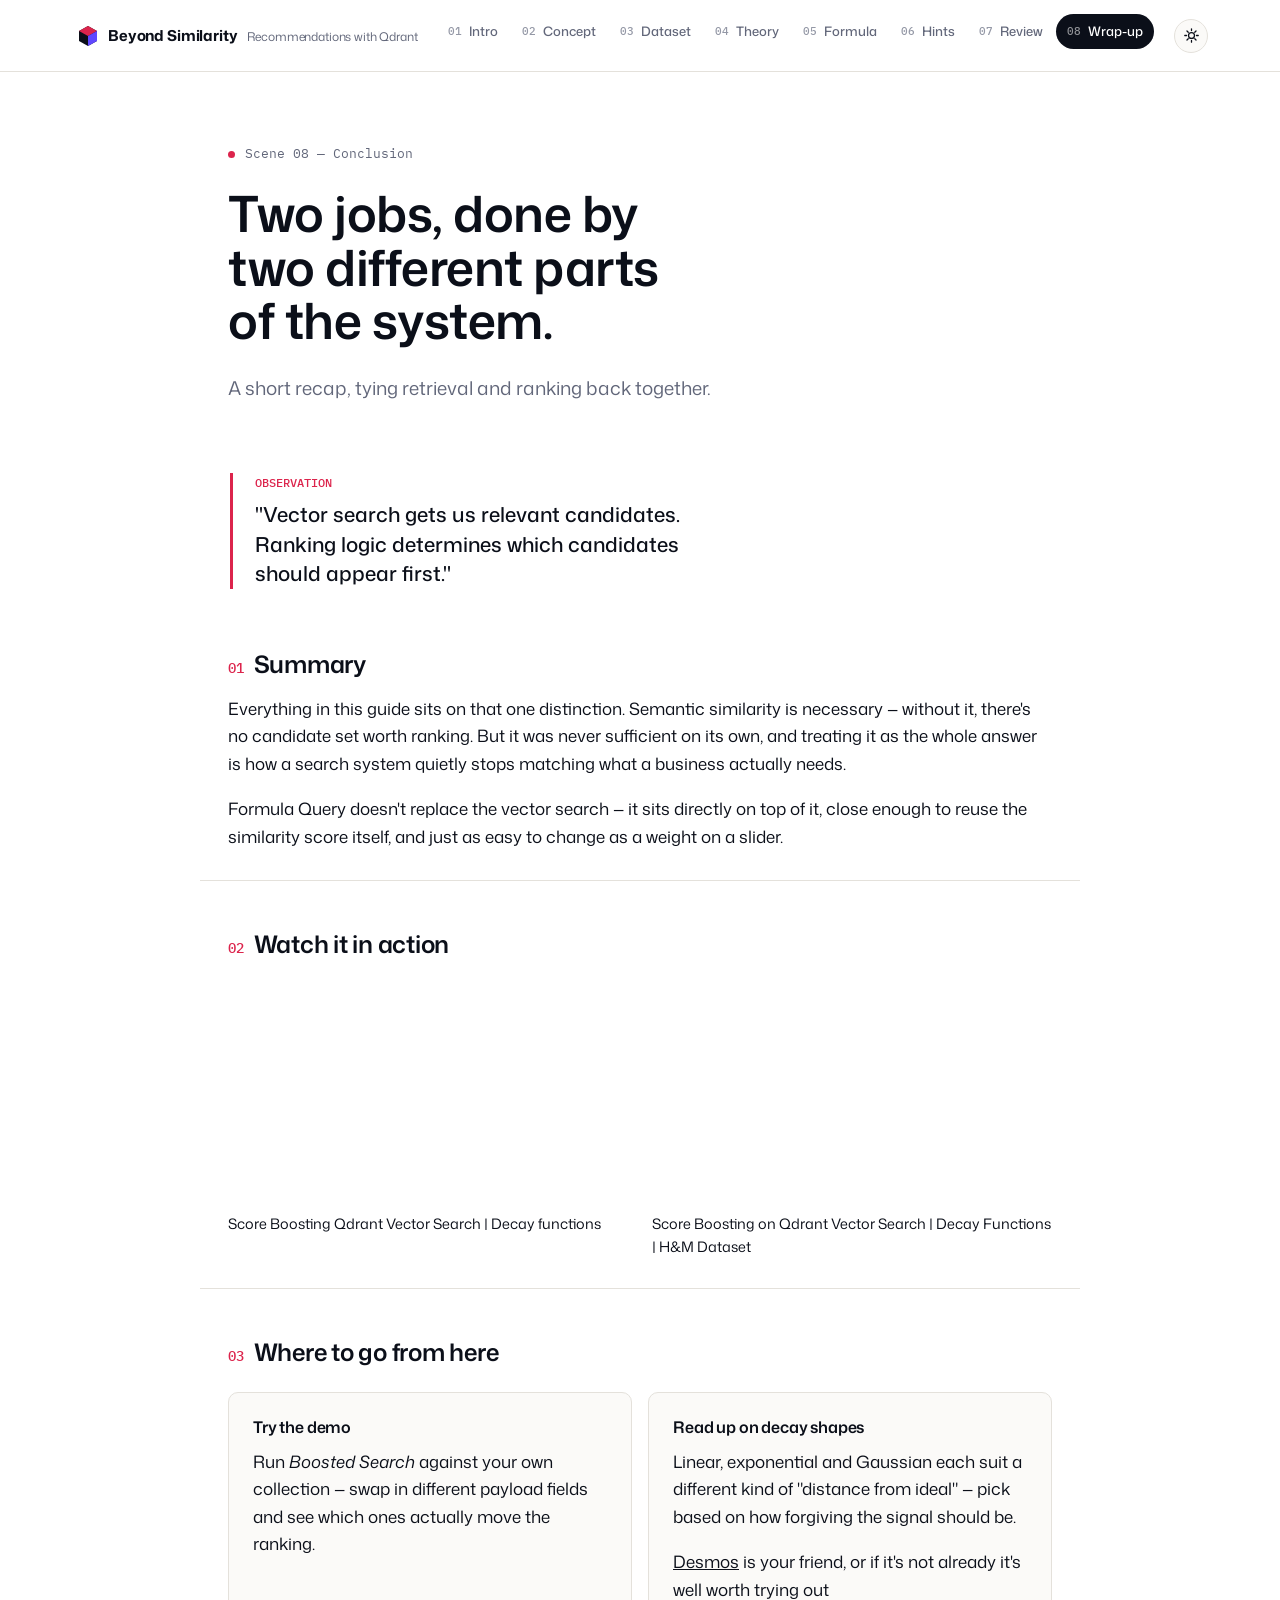
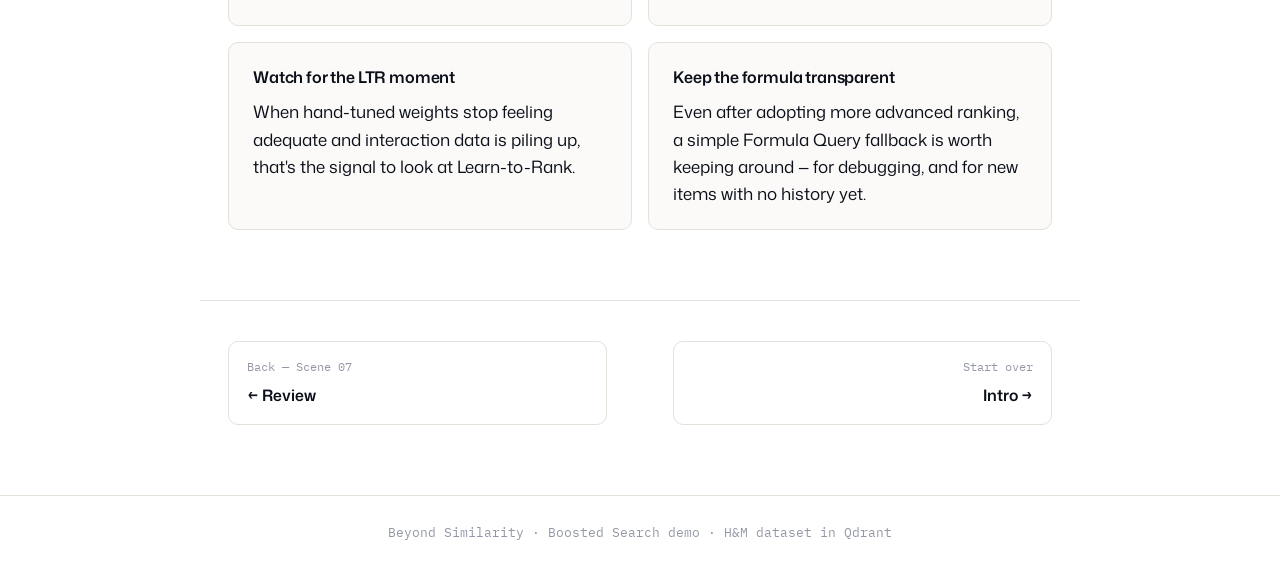
==== commit 880c0464: "update conclusion" ====
--- a/conclusion.html
+++ b/conclusion.html
@@ -83,7 +83,7 @@
   <div class="scene-head">
     <div class="scene-tag"><span class="dot"></span>Scene 08 — Conclusion</div>
     <h1>Two jobs, done by two different parts of the system.</h1>
-    <p class="scene-dek">A short close, tying retrieval and ranking back together.</p>
+    <p class="scene-dek">A short recap, tying retrieval and ranking back together.</p>
   </div>
 
   <div class="vo">
@@ -94,7 +94,7 @@
   </div>
 
   <section class="section">
-    <h2><span class="idx">01</span>The throughline</h2>
+    <h2><span class="idx">01</span>Summary</h2>
     <p class="lede">Everything in this guide sits on that one distinction. Semantic similarity is necessary — without it, there's no candidate set worth ranking. But it was never sufficient on its own, and treating it as the whole answer is how a search system quietly stops matching what a business actually needs.</p>
     <p>Formula Query doesn't replace the vector search — it sits directly on top of it, close enough to reuse the similarity score itself, and just as easy to change as a weight on a slider.</p>
   </section>
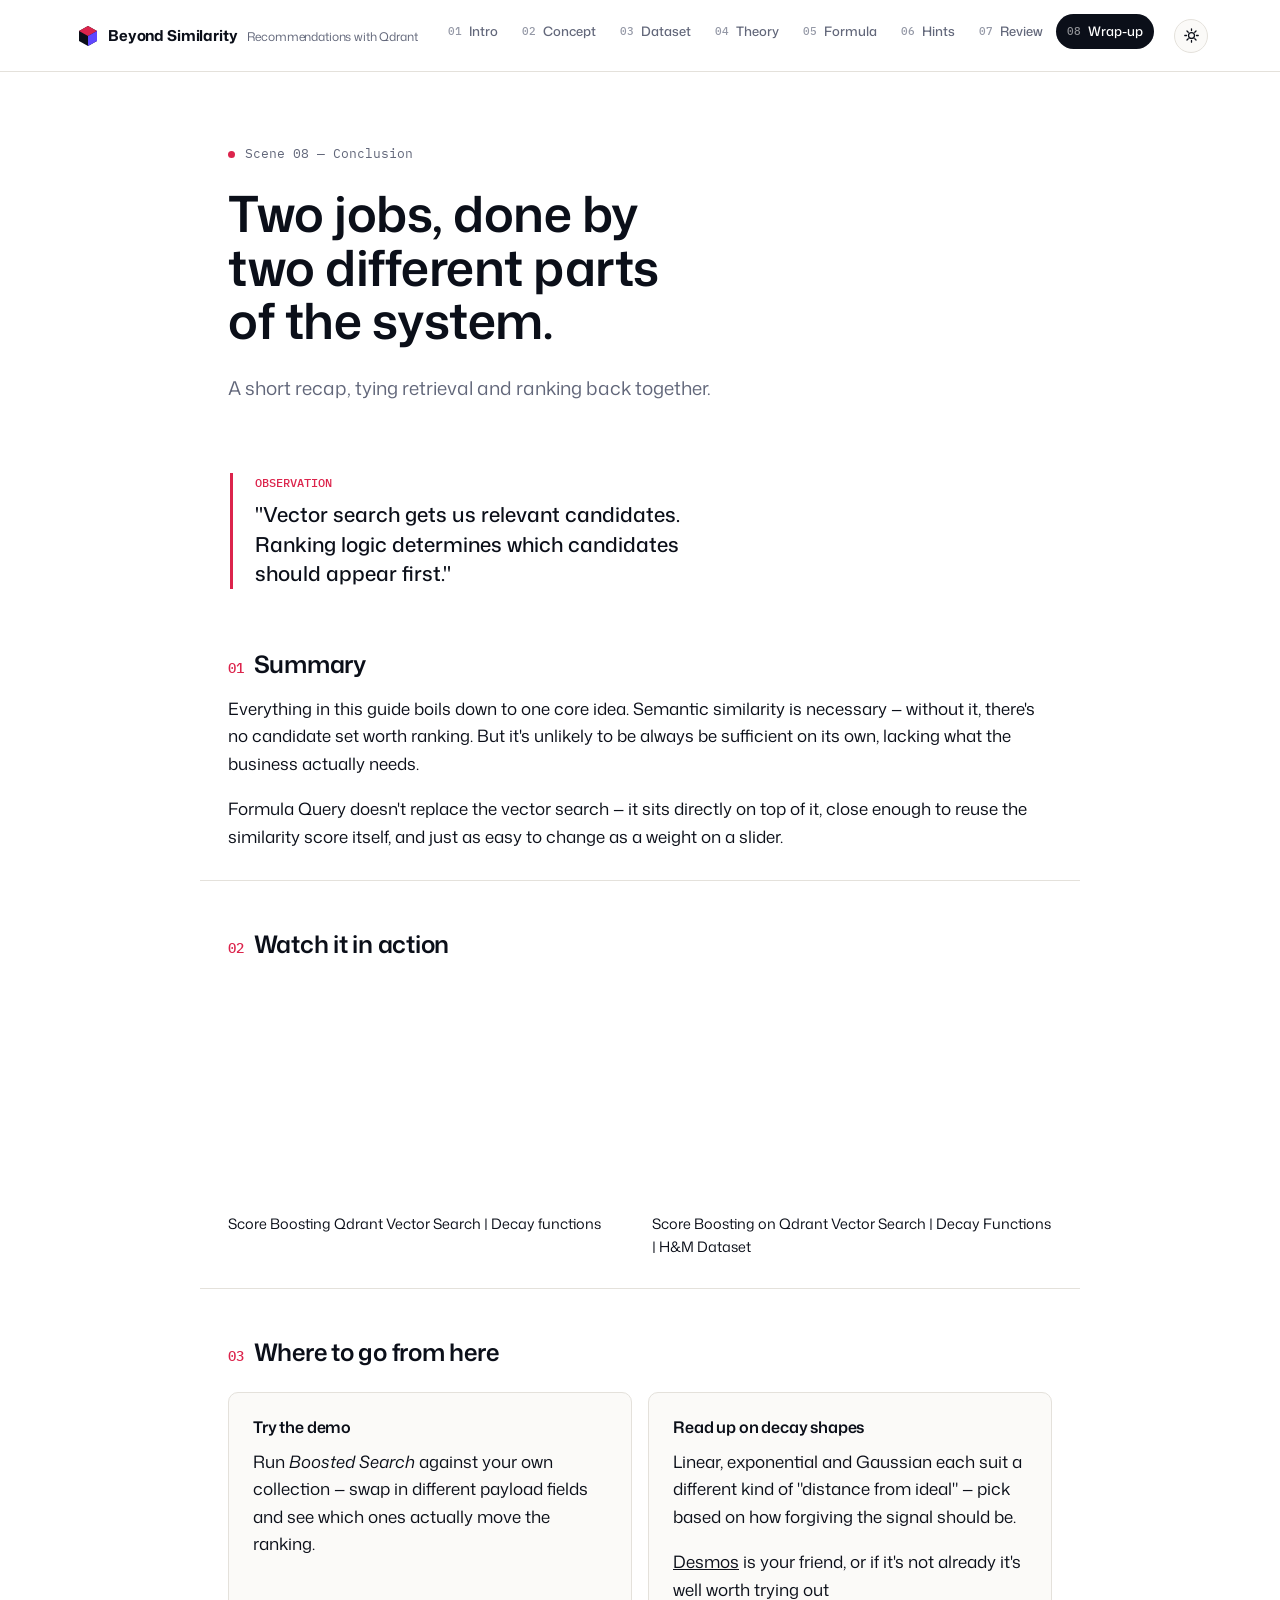
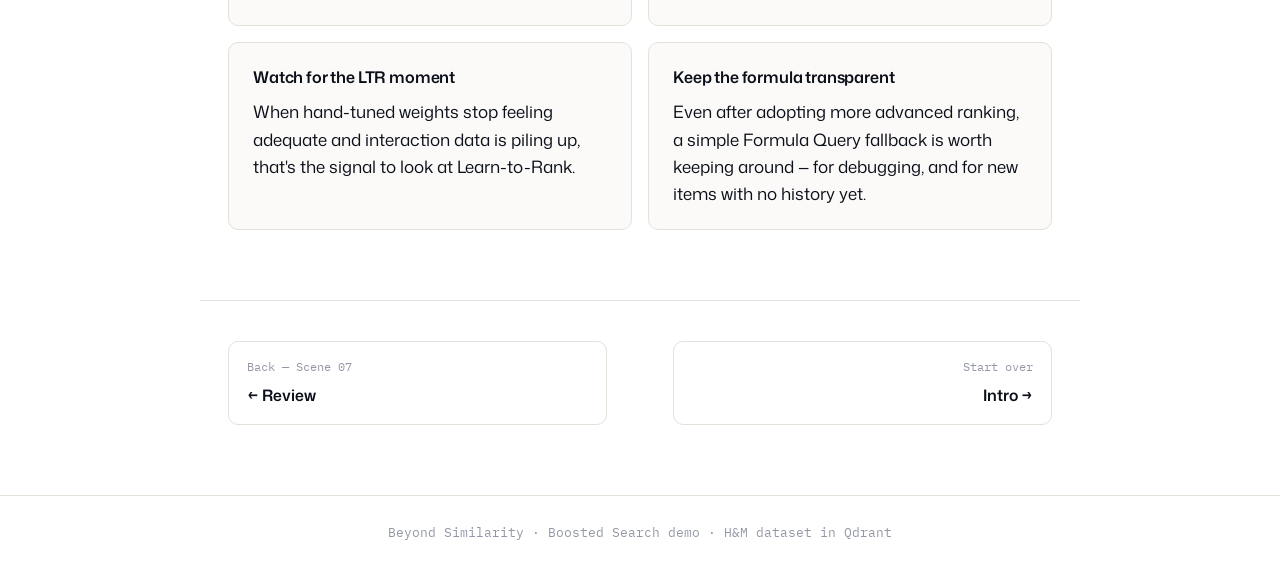
==== commit fc639535: "reword hints" ====
--- a/conclusion.html
+++ b/conclusion.html
@@ -95,7 +95,7 @@
 
   <section class="section">
     <h2><span class="idx">01</span>Summary</h2>
-    <p class="lede">Everything in this guide sits on that one distinction. Semantic similarity is necessary — without it, there's no candidate set worth ranking. But it was never sufficient on its own, and treating it as the whole answer is how a search system quietly stops matching what a business actually needs.</p>
+    <p class="lede">Everything in this guide boils down to one core idea. Semantic similarity is necessary — without it, there's no candidate set worth ranking. But it's unlikely to be always be sufficient on its own, lacking what the business actually needs.</p>
     <p>Formula Query doesn't replace the vector search — it sits directly on top of it, close enough to reuse the similarity score itself, and just as easy to change as a weight on a slider.</p>
   </section>
 
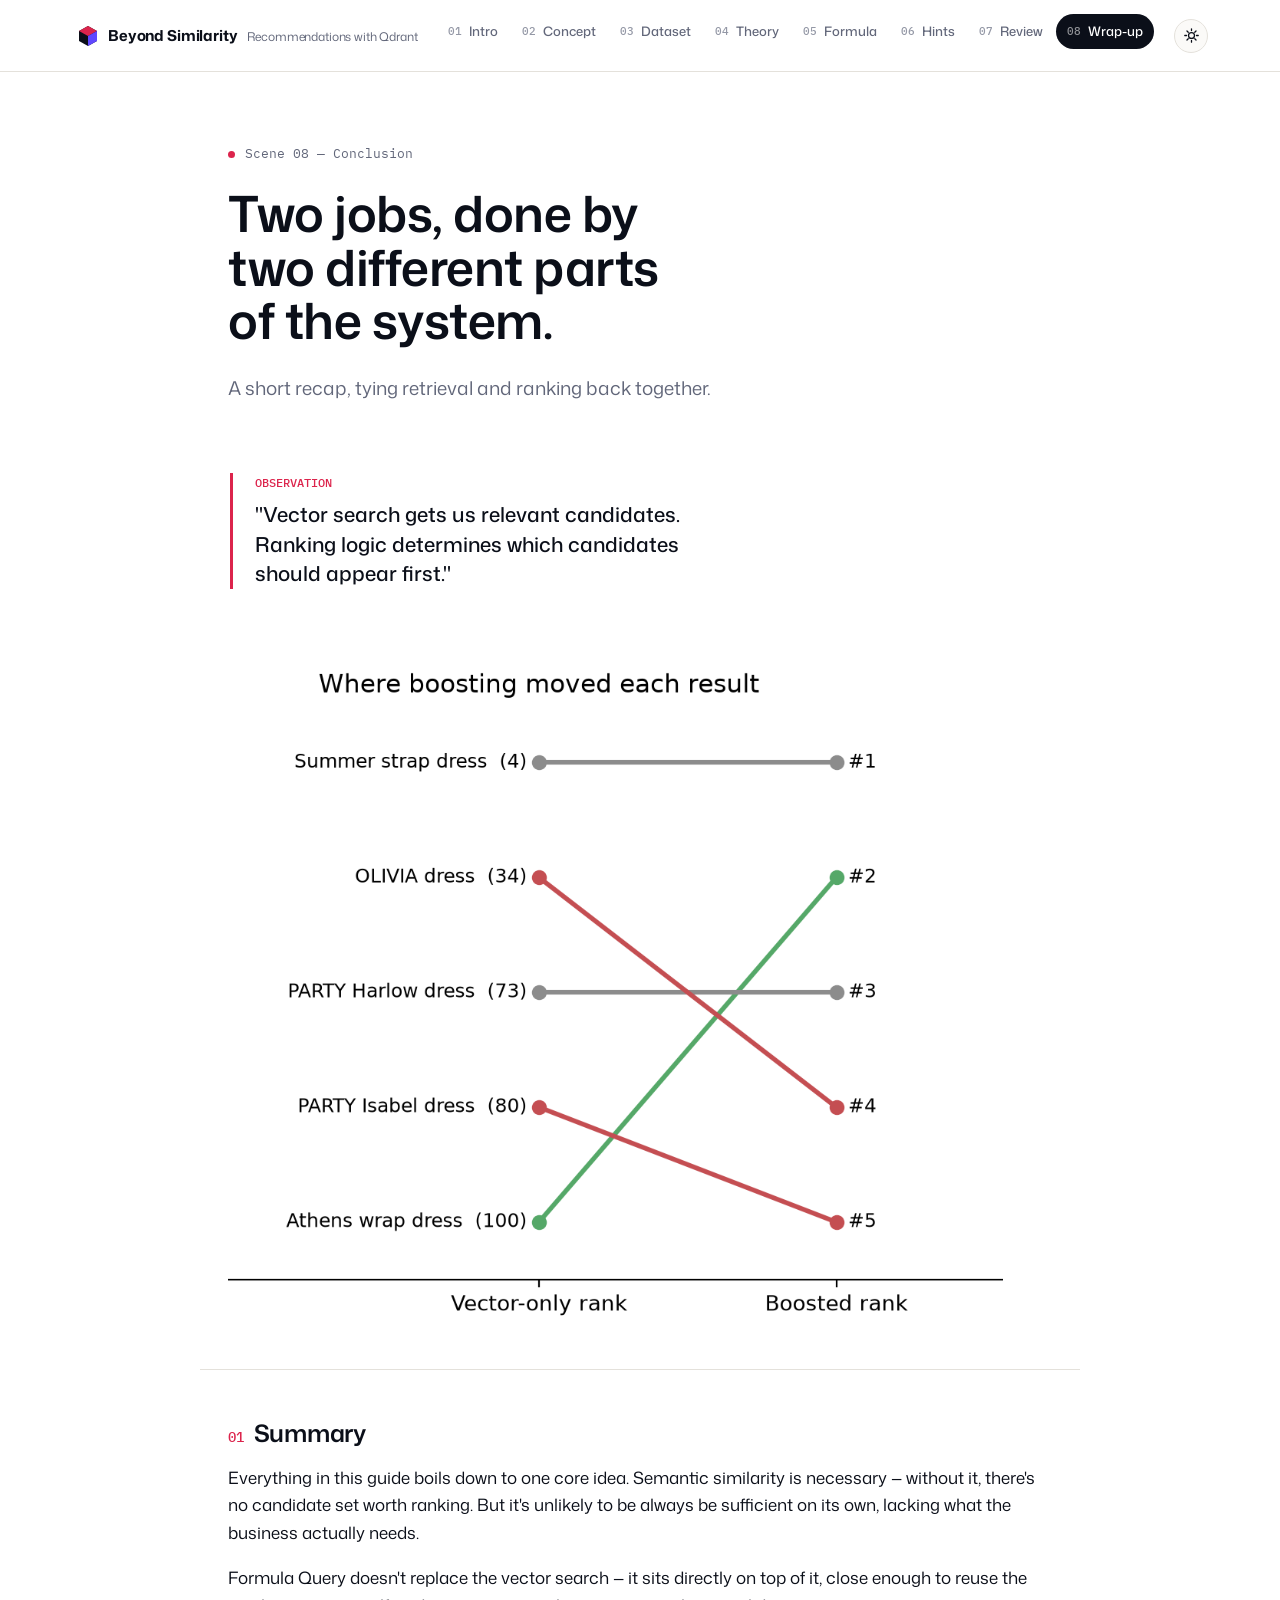
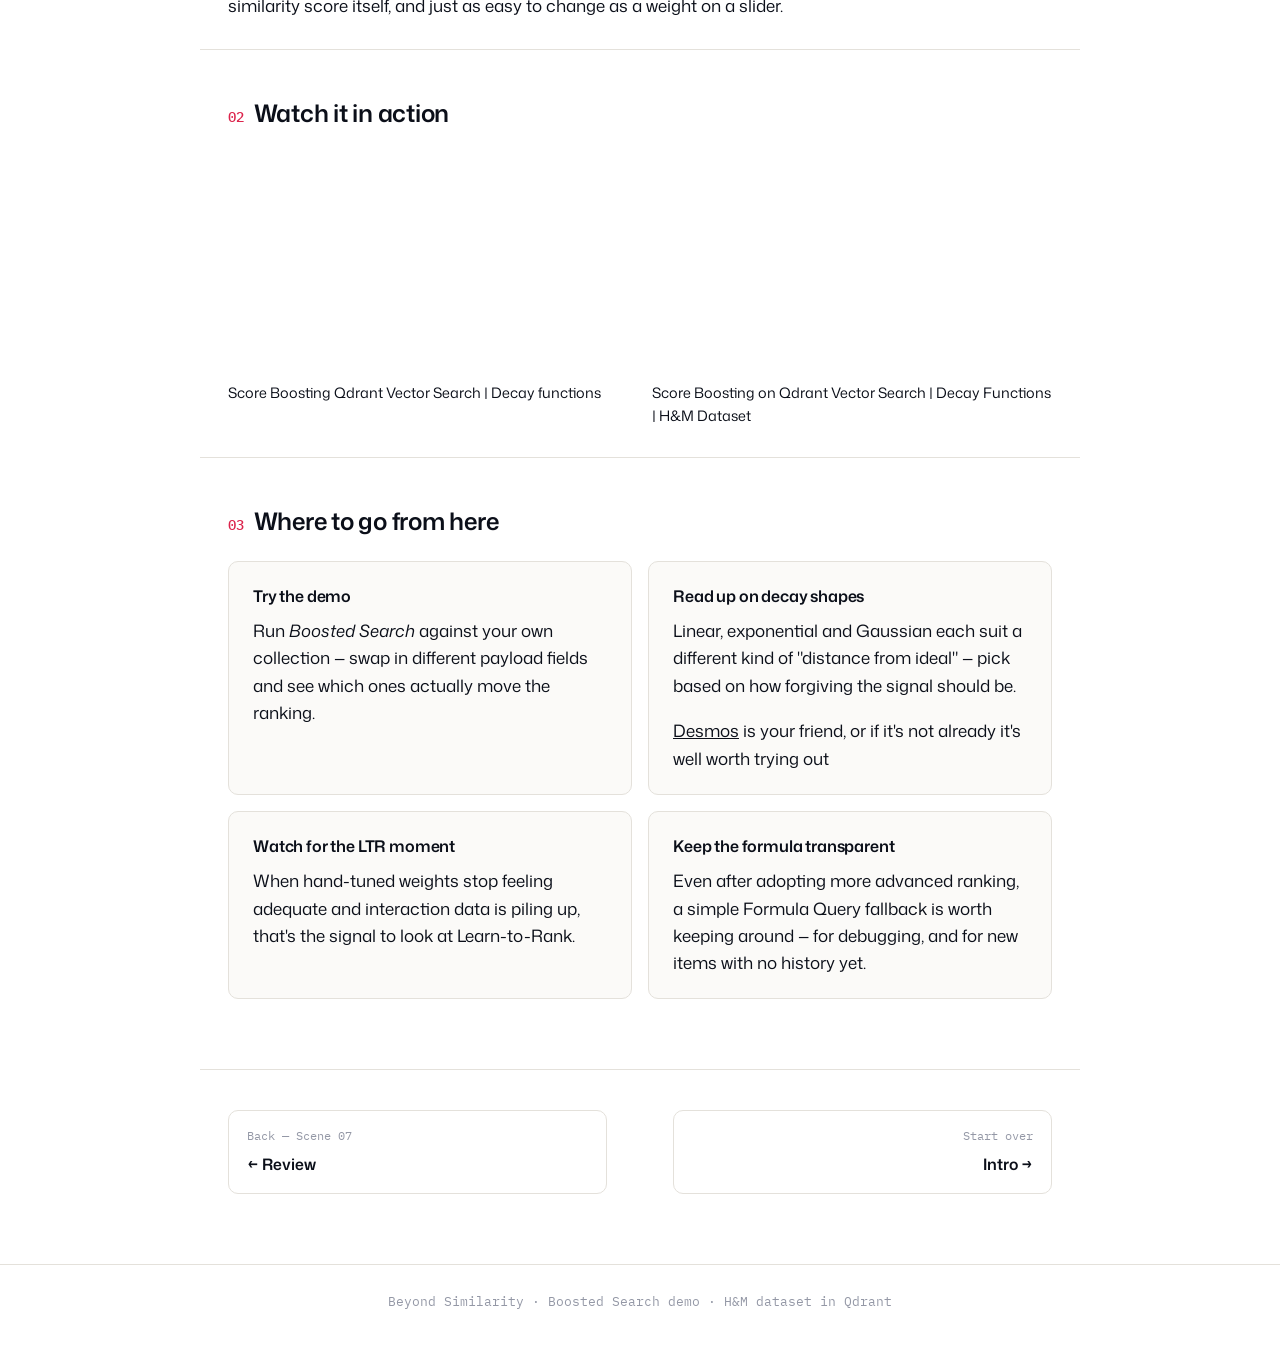
==== commit 996920fa: "add rerank img" ====
--- a/conclusion.html
+++ b/conclusion.html
@@ -93,6 +93,10 @@
     </div>
   </div>
 
+  <div class="section">
+    <img src="img/rerank.png" alt="Vector search reranking illustration">
+  </div>
+
   <section class="section">
     <h2><span class="idx">01</span>Summary</h2>
     <p class="lede">Everything in this guide boils down to one core idea. Semantic similarity is necessary — without it, there's no candidate set worth ranking. But it's unlikely to be always be sufficient on its own, lacking what the business actually needs.</p>
